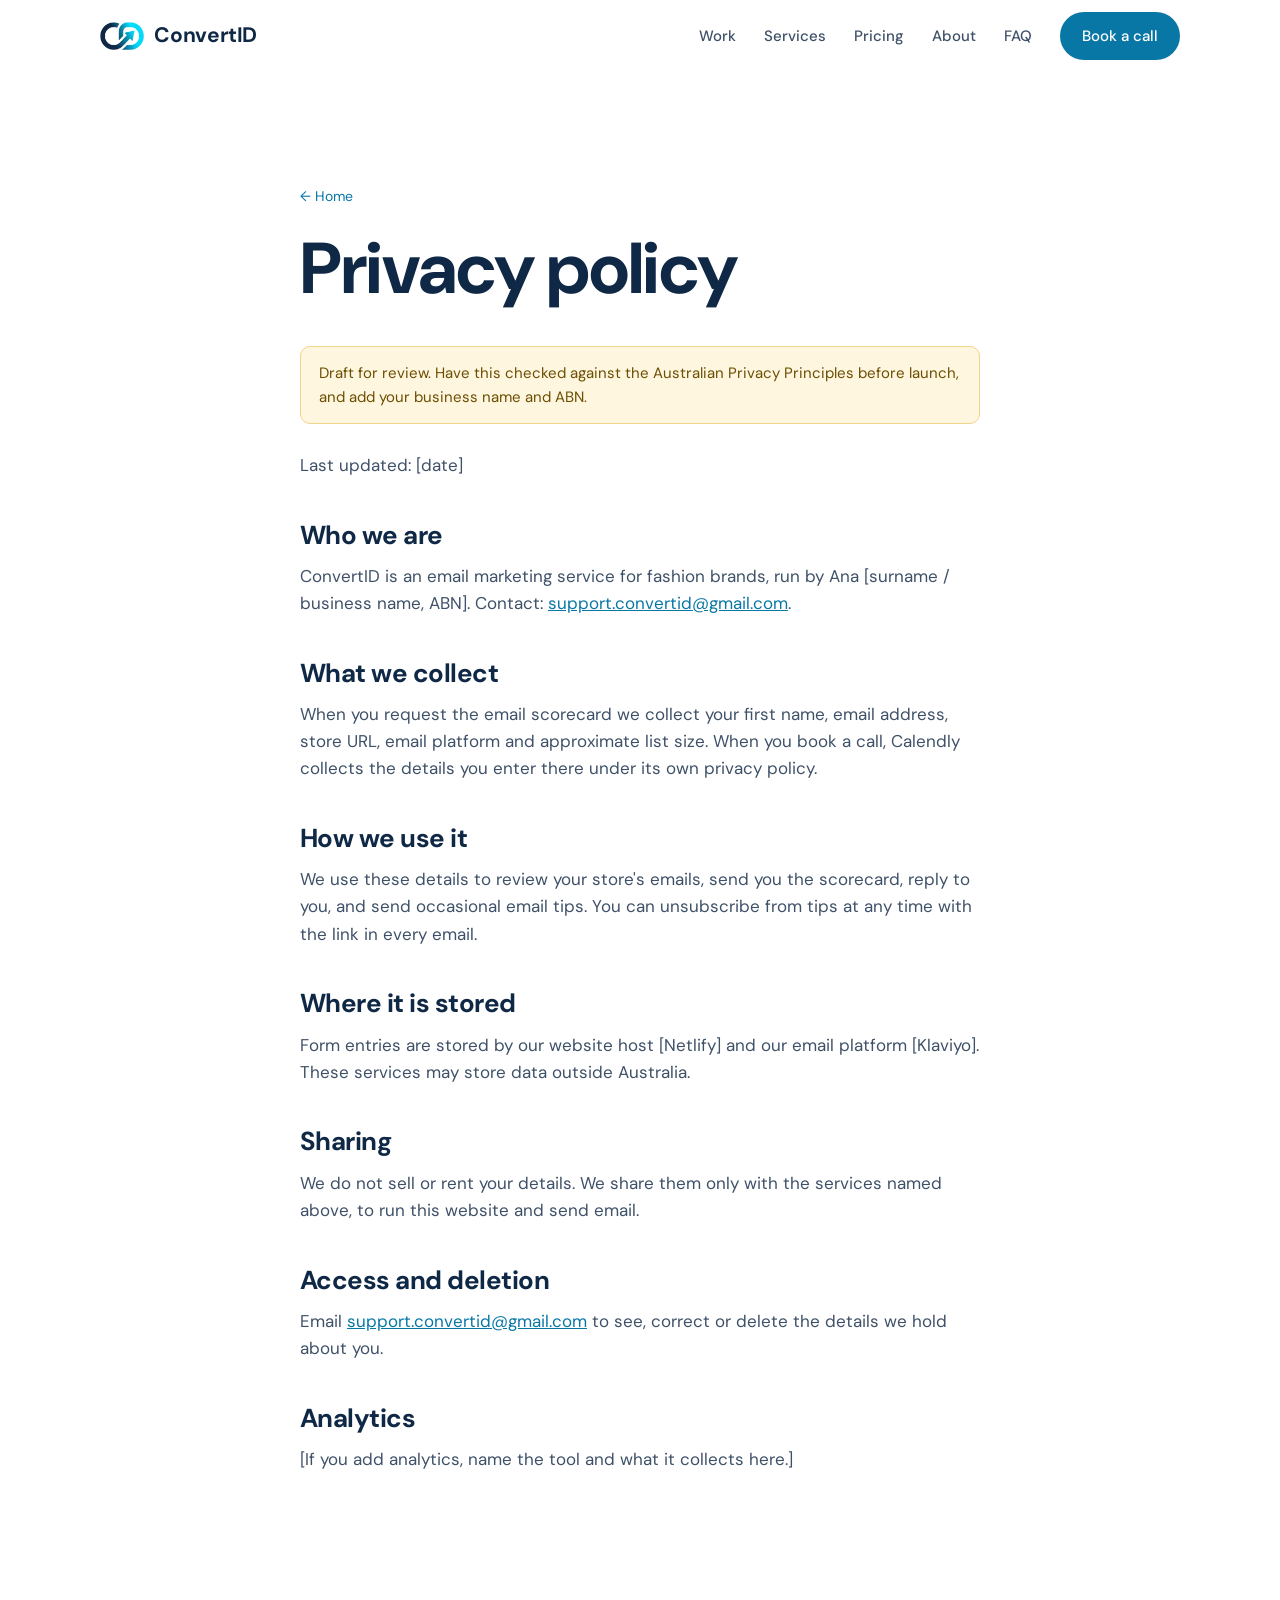
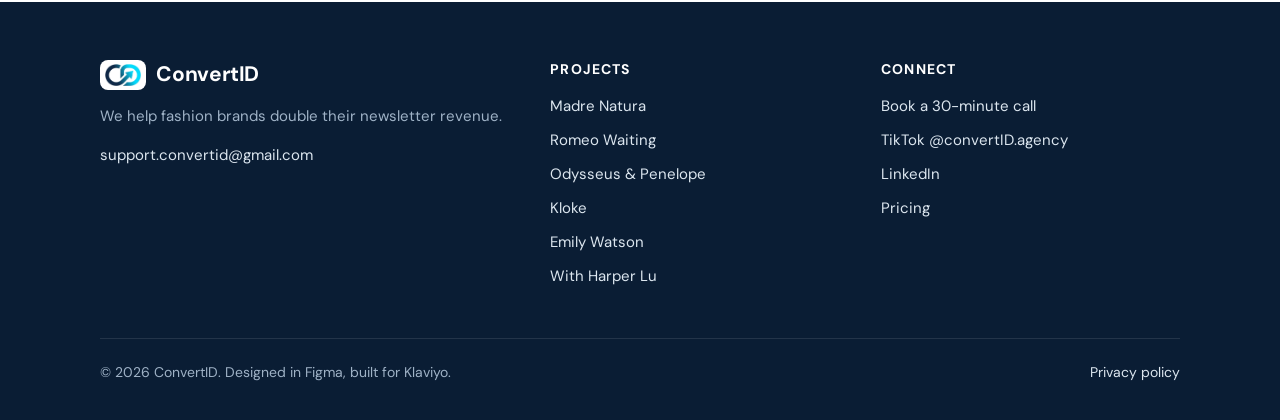
==== privacy/index.html @ ca047245 "Mirror the live ConvertID website project from Claude Replace the single-page draft with the publish" ====
<!doctype html>
<html lang="en">
<head>
<meta charset="utf-8">
<meta name="viewport" content="width=device-width, initial-scale=1">
<title>Privacy policy · ConvertID</title>
<meta name="description" content="How ConvertID handles the details you send through this website.">
<link rel="canonical" href="https://convertid.netlify.app/privacy/">
<meta property="og:type" content="website">
<meta property="og:site_name" content="ConvertID">
<meta property="og:title" content="Privacy policy · ConvertID">
<meta property="og:description" content="How ConvertID handles the details you send through this website.">
<meta property="og:url" content="https://convertid.netlify.app/privacy/">
<meta property="og:image" content="https://convertid.netlify.app/og-image.jpg">
<meta name="twitter:card" content="summary_large_image">
<meta name="theme-color" content="#0F2846">
<link rel="icon" href="../favicon.ico" sizes="any">
<link rel="icon" type="image/png" sizes="32x32" href="../favicon-32.png">
<link rel="apple-touch-icon" href="../apple-touch-icon.png">
<link rel="preconnect" href="https://fonts.googleapis.com">
<link rel="preconnect" href="https://fonts.gstatic.com" crossorigin>
<link href="https://fonts.googleapis.com/css2?family=DM+Sans:wght@400;500;700&display=swap" rel="stylesheet">
<link rel="stylesheet" href="../assets/css/style.css">
</head>
<body>
<a class="skip" href="#main">Skip to content</a>
<header class="site-header">
  <nav class="wrap nav" aria-label="Main">
    <a class="brand" href="../index.html"><img src="../assets/img/logo.png" width="332" height="207" alt="">ConvertID</a>
    <button class="nav-toggle" aria-expanded="false" aria-controls="nav-links" aria-label="Open menu"><svg viewBox="0 0 24 24" fill="none" stroke="currentColor" stroke-width="2" stroke-linecap="round"><path d="M4 7h16M4 12h16M4 17h16"/></svg></button>
    <ul class="nav-links" id="nav-links">
      <li><a href="../index.html#work">Work</a></li>
      <li><a href="../index.html#services">Services</a></li>
      <li><a href="../index.html#pricing">Pricing</a></li>
      <li><a href="../index.html#about">About</a></li>
      <li><a href="../index.html#faq">FAQ</a></li>
      <li><a class="btn btn-primary" href="https://calendly.com/anajumiati/30min" target="_blank" rel="noopener">Book a call</a></li>
    </ul>
  </nav>
</header>

<main id="main" class="section">
  <div class="wrap prose">
    <p class="crumb"><a href="../index.html">&larr; Home</a></p>
    <h1>Privacy policy</h1>
    <p class="draft-flag">Draft for review. Have this checked against the Australian Privacy Principles before launch, and add your business name and ABN.</p>
    <p>Last updated: [date]</p>
    <h2>Who we are</h2>
    <p>ConvertID is an email marketing service for fashion brands, run by Ana [surname / business name, ABN]. Contact: <a href="mailto:support.convertid@gmail.com">support.convertid@gmail.com</a>.</p>
    <h2>What we collect</h2>
    <p>When you request the email scorecard we collect your first name, email address, store URL, email platform and approximate list size. When you book a call, Calendly collects the details you enter there under its own privacy policy.</p>
    <h2>How we use it</h2>
    <p>We use these details to review your store's emails, send you the scorecard, reply to you, and send occasional email tips. You can unsubscribe from tips at any time with the link in every email.</p>
    <h2>Where it is stored</h2>
    <p>Form entries are stored by our website host [Netlify] and our email platform [Klaviyo]. These services may store data outside Australia.</p>
    <h2>Sharing</h2>
    <p>We do not sell or rent your details. We share them only with the services named above, to run this website and send email.</p>
    <h2>Access and deletion</h2>
    <p>Email <a href="mailto:support.convertid@gmail.com">support.convertid@gmail.com</a> to see, correct or delete the details we hold about you.</p>
    <h2>Analytics</h2>
    <p>[If you add analytics, name the tool and what it collects here.]</p>
  </div>
</main>
<footer class="site-footer">
  <div class="wrap">
    <div class="foot">
      <div>
        <a class="brand" href="../index.html"><img src="../assets/img/logo.png" width="332" height="207" alt="">ConvertID</a>
        <p>We help fashion brands double their newsletter revenue.</p>
        <p><a href="mailto:support.convertid@gmail.com">support.convertid@gmail.com</a></p>
      </div>
      <div>
        <h4>Projects</h4>
        <ul><li><a href="../work/madre-natura/index.html">Madre Natura</a></li><li><a href="../work/romeo-waiting/index.html">Romeo Waiting</a></li><li><a href="../work/odysseus-penelope/index.html">Odysseus &amp; Penelope</a></li><li><a href="../work/kloke/index.html">Kloke</a></li><li><a href="../work/emily-watson/index.html">Emily Watson</a></li><li><a href="../work/with-harper-lu/index.html">With Harper Lu</a></li></ul>
      </div>
      <div>
        <h4>Connect</h4>
        <ul>
          <li><a href="https://calendly.com/anajumiati/30min" target="_blank" rel="noopener">Book a 30-minute call</a></li>
          <li><a href="https://www.tiktok.com/@convertID.agency" target="_blank" rel="noopener">TikTok @convertID.agency</a></li>
          <li><a href="https://linkedin.com/in/anajumiati" target="_blank" rel="noopener">LinkedIn</a></li>
          <li><a href="../index.html#pricing">Pricing</a></li>
        </ul>
      </div>
    </div>
    <div class="legal">
      <span>&copy; <span id="year">2026</span> ConvertID. Designed in Figma, built for Klaviyo.</span>
      <a href="../privacy/index.html">Privacy policy</a>
    </div>
  </div>
</footer>
<script src="../assets/js/main.js" defer></script>
</body>
</html>
---- assets/css/style.css ----
/* ConvertID website — colours and type match the proposal deck */
:root{
  --navy:#0F2846; --blue:#0877A6; --blue-dark:#065E84; --cyan:#22C3EE;
  --slate:#3F5168; --muted:#55667A; --line:#D5E3EC;
  --tint:#E6F4FA; --tint-2:#F2F8FC; --white:#FFFFFF;
  --radius:12px; --shadow:0 18px 40px -18px rgba(15,40,70,.35);
  --max:1160px; --gutter:clamp(16px,4vw,40px);
}
*,*::before,*::after{box-sizing:border-box}
html{scroll-behavior:smooth;-webkit-text-size-adjust:100%}
@media (prefers-reduced-motion:reduce){html{scroll-behavior:auto}*{transition:none!important;animation:none!important}}
body{margin:0;background:var(--white);color:var(--slate);font:400 17px/1.6 'DM Sans',Arial,sans-serif;overflow-x:hidden}
img{max-width:100%;height:auto;display:block}
a{color:var(--blue)}
a:hover{color:var(--blue-dark)}
:focus-visible{outline:3px solid var(--cyan);outline-offset:3px;border-radius:4px}
h1,h2,h3{color:var(--navy);line-height:1.12;margin:0 0 .5em;letter-spacing:-.02em}
h1{font-size:clamp(40px,6.2vw,72px);font-weight:700}
h2{font-size:clamp(30px,4vw,46px);font-weight:700}
h3{font-size:21px;font-weight:700;letter-spacing:-.01em}
p{margin:0 0 1em}
.wrap{max-width:var(--max);margin:0 auto;padding:0 var(--gutter)}
.skip{position:absolute;left:-999px;top:8px;background:var(--navy);color:#fff;padding:10px 14px;border-radius:8px;z-index:100}
.skip:focus{left:8px}
.eyebrow{display:inline-block;font-size:13px;font-weight:700;letter-spacing:.12em;text-transform:uppercase;color:var(--blue);margin-bottom:14px}
.lead{font-size:clamp(18px,2vw,21px);color:var(--slate);max-width:40ch}
.section{padding:clamp(64px,9vw,112px) 0}
.section.tint{background:var(--tint-2)}
.section.dark{background:var(--navy);color:#C9D6E3}
.section.dark h2,.section.dark h3{color:#fff}
.section-head{max-width:720px;margin-bottom:44px}
.section-head p{color:var(--muted);font-size:18px}

/* Buttons */
.btn{display:inline-flex;align-items:center;justify-content:center;gap:8px;min-height:48px;padding:12px 24px;border-radius:999px;font-weight:700;font-size:16px;text-decoration:none;border:2px solid transparent;cursor:pointer;font-family:inherit;transition:background .15s,color .15s,border-color .15s}
.btn-primary{background:var(--blue);color:#fff}
.btn-primary:hover{background:var(--blue-dark);color:#fff}
.btn-ghost{border-color:var(--line);color:var(--navy);background:#fff}
.btn-ghost:hover{border-color:var(--blue);color:var(--blue)}
.btn-light{background:#fff;color:var(--navy)}
.btn-light:hover{background:var(--tint);color:var(--navy)}
.btns{display:flex;flex-wrap:wrap;gap:12px}

/* Header */
.site-header{position:sticky;top:0;z-index:50;background:rgba(255,255,255,.92);backdrop-filter:saturate(1.4) blur(10px);-webkit-backdrop-filter:saturate(1.4) blur(10px);border-bottom:1px solid transparent;transition:border-color .2s}
.site-header.scrolled{border-bottom-color:var(--line)}
.nav{display:flex;align-items:center;justify-content:space-between;height:72px;gap:24px}
.brand{display:flex;align-items:center;gap:10px;text-decoration:none;color:var(--navy);font-weight:700;font-size:21px;letter-spacing:-.01em}
.brand img{width:44px;height:auto}
.nav-links{display:flex;align-items:center;gap:28px;list-style:none;margin:0;padding:0}
.nav-links a{text-decoration:none;color:var(--slate);font-weight:500;font-size:15px}
.nav-links a:hover{color:var(--blue)}
.nav-links .btn{color:#fff;min-height:44px;padding:10px 20px;font-size:15px}
.nav-toggle{display:none;background:none;border:0;width:44px;height:44px;cursor:pointer;color:var(--navy)}
.nav-toggle svg{width:26px;height:26px}
@media (max-width:900px){
  .nav-toggle{display:inline-flex;align-items:center;justify-content:center}
  .nav-links{position:absolute;top:72px;left:0;right:0;flex-direction:column;align-items:stretch;gap:0;background:#fff;border-bottom:1px solid var(--line);padding:8px var(--gutter) 20px;display:none}
  .nav-links.open{display:flex}
  .nav-links li a{display:block;padding:14px 0;font-size:17px;border-bottom:1px solid var(--tint)}
  .nav-links li:last-child a{margin-top:14px;border:0;text-align:center}
}

/* Hero */
.hero{position:relative;overflow:hidden;background:linear-gradient(160deg,#F2F8FC 0%,#E6F4FA 55%,#fff 100%);padding:clamp(48px,7vw,96px) 0 clamp(56px,8vw,104px)}
.hero-grid{display:grid;grid-template-columns:1.05fr .95fr;gap:40px;align-items:center}
.hero h1{max-width:13ch}
.hero .lead{margin:22px 0 32px}
.hero-note{margin-top:22px;font-size:14px;color:var(--muted)}
.hero-art{position:relative;height:560px}
.strip{position:absolute;display:flex;gap:18px;transform:rotate(-8deg)}
.strip img{width:190px;border-radius:6px;box-shadow:var(--shadow);background:#fff}
.strip.s1{top:-10px;left:30px}
.strip.s2{top:250px;left:10px}
.hero-art{overflow:visible}
@media (max-width:900px){
  .hero-grid{grid-template-columns:1fr}
  .hero-art{height:360px;margin:0 calc(var(--gutter)*-1)}
  .strip img{width:140px}
  .strip.s1{top:0;left:10px}.strip.s2{top:150px;left:-80px}
}

/* Cards and grids */
.grid{display:grid;gap:20px}
.g3{grid-template-columns:repeat(3,1fr)}
.g2{grid-template-columns:repeat(2,1fr)}
@media (max-width:900px){.g3{grid-template-columns:repeat(2,1fr)}}
@media (max-width:640px){.g3,.g2{grid-template-columns:1fr}}
.card{background:#fff;border:1px solid var(--line);border-radius:var(--radius);padding:28px}
.card p{margin:0;color:var(--muted)}
.card .num{display:inline-flex;width:36px;height:36px;border-radius:50%;background:var(--tint);color:var(--blue);font-weight:700;align-items:center;justify-content:center;margin-bottom:16px;font-size:15px}
.icon{width:44px;height:44px;border-radius:10px;background:var(--tint);color:var(--blue);display:flex;align-items:center;justify-content:center;margin-bottom:18px}
.icon svg{width:22px;height:22px}

/* Goal */
.goal{display:grid;grid-template-columns:1.2fr 1fr;gap:48px;align-items:center}
.goal .big{font-size:clamp(44px,7vw,84px);font-weight:700;color:#fff;line-height:1;letter-spacing:-.03em;margin:0 0 18px}
.goal .big span{color:var(--cyan)}
.goal p{color:#C9D6E3;font-size:18px;max-width:46ch}
.goal-steps{display:grid;gap:14px}
.goal-steps div{border:1px solid rgba(255,255,255,.16);border-radius:var(--radius);padding:20px 22px}
.goal-steps b{display:block;color:#fff;margin-bottom:4px}
@media (max-width:820px){.goal{grid-template-columns:1fr}}

/* Tools */
.tool{display:flex;gap:18px;align-items:flex-start}
.tool .logo-chip{flex:none;width:52px;height:52px;border-radius:12px;display:flex;align-items:center;justify-content:center;font-weight:700;color:#fff;font-size:20px}
.callout{margin-top:24px;padding:18px 22px;border-left:4px solid var(--blue);background:var(--tint-2);border-radius:0 10px 10px 0;color:var(--navy);font-weight:500}

/* Work grid */
.work-card{display:flex;flex-direction:column;text-decoration:none;color:inherit;background:#fff;border:1px solid var(--line);border-radius:var(--radius);overflow:hidden;transition:transform .2s,box-shadow .2s}
.work-card:hover{transform:translateY(-4px);box-shadow:var(--shadow)}
.work-thumb{background:var(--tint);height:260px;overflow:hidden;display:flex;justify-content:center;gap:12px;padding:24px 16px 0}
.work-thumb picture{width:46%;display:block}
.work-thumb img{width:100%;height:100%;border-radius:4px 4px 0 0;box-shadow:0 8px 20px -10px rgba(15,40,70,.4);object-fit:cover;object-position:top}
.work-body{padding:22px 24px 26px;display:flex;flex-direction:column;flex:1}
.tag{font-size:12px;font-weight:700;letter-spacing:.1em;text-transform:uppercase;color:var(--blue);margin-bottom:6px}
.work-body h3{margin-bottom:8px}
.work-body p{color:var(--muted);font-size:15px;margin-bottom:14px}
.count{margin-top:auto;font-size:14px;font-weight:700;color:var(--navy);display:flex;justify-content:space-between;align-items:center;border-top:1px solid var(--tint);padding-top:14px}
.count span:last-child{color:var(--blue);white-space:nowrap;margin-left:12px}
.note{margin-top:28px;color:var(--muted);font-size:15px}

/* Table */
.table-wrap{overflow-x:auto;border:1px solid var(--line);border-radius:var(--radius);background:#fff}
table{width:100%;border-collapse:collapse;min-width:760px;font-size:15px}
th,td{text-align:left;padding:16px 18px;border-bottom:1px solid var(--tint);vertical-align:top}
th{background:var(--navy);color:#fff;font-weight:700;font-size:13px;letter-spacing:.06em;text-transform:uppercase}
td:first-child{font-weight:700;color:var(--navy);white-space:nowrap}
tr:last-child td{border-bottom:0}
@media (max-width:700px){
  table,thead,tbody,tr,td{display:block;min-width:0}
  thead{display:none}
  tr{padding:16px 18px;border-bottom:1px solid var(--line)}
  td{padding:4px 0;border:0}
  td:first-child{font-size:17px;margin-bottom:4px;white-space:normal}
  td[data-label]::before{content:attr(data-label)": ";font-weight:700;color:var(--navy)}
}

/* Timeline */
.timeline{display:grid;grid-template-columns:repeat(4,1fr);gap:20px;counter-reset:step}
.timeline .card{position:relative;padding-top:32px}
.timeline .when{font-weight:700;color:var(--blue);font-size:14px;letter-spacing:.06em;text-transform:uppercase;margin-bottom:8px}
.timeline .card p{color:var(--slate)}
@media (max-width:900px){.timeline{grid-template-columns:1fr 1fr}}
@media (max-width:560px){.timeline{grid-template-columns:1fr}}

/* Pricing */
.plans{display:grid;grid-template-columns:repeat(3,1fr);gap:20px;align-items:stretch}
.plan{display:flex;flex-direction:column;background:#fff;border:1px solid var(--line);border-radius:var(--radius);padding:30px}
.plan.featured{border:2px solid var(--blue);box-shadow:var(--shadow);position:relative}
.badge{position:absolute;top:-13px;left:30px;background:var(--blue);color:#fff;font-size:12px;font-weight:700;letter-spacing:.08em;text-transform:uppercase;padding:5px 12px;border-radius:999px}
.plan h3{margin-bottom:6px}
.price{font-size:44px;font-weight:700;color:var(--navy);letter-spacing:-.02em;line-height:1.1;margin:8px 0 4px}
.price small{font-size:16px;font-weight:500;color:var(--muted);letter-spacing:0}
.plan p{color:var(--slate);margin:16px 0 24px;flex:1}
.plan .btn{width:100%}
.price-notes{display:flex;flex-wrap:wrap;gap:8px 24px;margin-top:22px;color:var(--muted);font-size:15px}
.price-notes b{color:var(--navy)}
@media (max-width:900px){.plans{grid-template-columns:1fr}}
.audit{margin-top:40px;display:grid;grid-template-columns:auto 1fr auto;gap:32px;align-items:center;background:var(--navy);color:#C9D6E3;border-radius:var(--radius);padding:32px 36px}
.audit .price{color:#fff;margin:0}
.audit h3{color:#fff;margin-bottom:4px}
.audit ul{margin:12px 0 0;padding-left:20px;font-size:15px;columns:2;column-gap:28px}
.audit li{margin-bottom:4px;break-inside:avoid}
@media (max-width:900px){.audit{grid-template-columns:1fr;gap:16px}.audit ul{columns:1}}
.founding{margin-top:20px;border:1px dashed var(--blue);border-radius:var(--radius);padding:20px 24px;background:var(--tint-2);color:var(--navy)}

/* Founder */
.founder{display:grid;grid-template-columns:380px 1fr;gap:56px;align-items:center}
.founder img{border-radius:var(--radius);box-shadow:var(--shadow);aspect-ratio:4/5;object-fit:cover;width:100%}
.founder .role{color:var(--blue);font-weight:700;margin:-6px 0 18px}
.facts{list-style:none;padding:0;margin:24px 0}
.facts li{padding:14px 0;border-top:1px solid var(--line);display:grid;grid-template-columns:120px 1fr;gap:16px}
.facts li b{color:var(--navy)}
@media (max-width:820px){.founder{grid-template-columns:1fr;gap:32px}.founder img{max-width:360px}.facts li{grid-template-columns:1fr;gap:2px}}

/* FAQ */
.faq{max-width:820px}
.faq details{border-bottom:1px solid var(--line)}
.faq summary{list-style:none;cursor:pointer;padding:22px 44px 22px 0;font-weight:700;color:var(--navy);font-size:18px;position:relative}
.faq summary::-webkit-details-marker{display:none}
.faq summary::after{content:"";position:absolute;right:8px;top:50%;width:12px;height:12px;border-right:2px solid var(--blue);border-bottom:2px solid var(--blue);transform:translateY(-70%) rotate(45deg);transition:transform .2s}
.faq details[open] summary::after{transform:translateY(-30%) rotate(-135deg)}
.faq details p{padding:0 0 22px;margin:0;color:var(--slate)}

/* CTA + form */
.cta{display:grid;grid-template-columns:1fr 1fr;gap:56px;align-items:start}
.steps{list-style:none;padding:0;margin:28px 0 32px;counter-reset:s}
.steps li{counter-increment:s;display:flex;gap:16px;align-items:flex-start;margin-bottom:18px;color:#DCE6EF;font-size:18px}
.steps li::before{content:counter(s);flex:none;width:34px;height:34px;border-radius:50%;background:rgba(34,195,238,.15);color:var(--cyan);font-weight:700;display:flex;align-items:center;justify-content:center;font-size:15px}
.form-card{background:#fff;border-radius:var(--radius);padding:32px;color:var(--slate)}
.form-card h3{color:var(--navy)}
.form-card p.small{font-size:14px;color:var(--muted)}
.field{margin-bottom:16px}
.field label{display:block;font-weight:700;font-size:14px;color:var(--navy);margin-bottom:6px}
.field input,.field select{width:100%;min-height:48px;padding:10px 14px;border:1px solid var(--line);border-radius:10px;font:inherit;font-size:16px;color:var(--navy);background:#fff}
.field input:focus,.field select:focus{outline:none;border-color:var(--blue);box-shadow:0 0 0 3px rgba(8,119,166,.18)}
.form-card .btn{width:100%;margin-top:6px}
.form-status{margin-top:14px;font-size:15px;font-weight:500}
.form-status.ok{color:#137A4B}.form-status.err{color:#B3261E}
.hidden{position:absolute;left:-9999px}
@media (max-width:900px){.cta{grid-template-columns:1fr;gap:36px}}

/* Footer */
.site-footer{background:#0A1D34;color:#9FB2C6;padding:56px 0 36px;font-size:15px}
.foot{display:grid;grid-template-columns:1.4fr 1fr 1fr;gap:32px}
.site-footer a{color:#DCE6EF;text-decoration:none}
.site-footer a:hover{color:var(--cyan)}
.site-footer .brand{color:#fff;margin-bottom:12px}
.site-footer ul{list-style:none;padding:0;margin:0}
.site-footer li{margin-bottom:10px}
.site-footer h4{color:#fff;font-size:14px;letter-spacing:.08em;text-transform:uppercase;margin:0 0 14px}
.legal{border-top:1px solid rgba(255,255,255,.1);margin-top:40px;padding-top:22px;display:flex;justify-content:space-between;flex-wrap:wrap;gap:12px;font-size:14px}
@media (max-width:760px){.foot{grid-template-columns:1fr}}

/* Project pages */
.crumb{font-size:14px;margin-bottom:22px}
.crumb a{text-decoration:none}
.project-hero{background:linear-gradient(160deg,#F2F8FC,#E6F4FA);padding:clamp(40px,6vw,80px) 0}
.project-hero .lead{max-width:52ch}
.og-cards{display:grid;grid-template-columns:1fr 1fr;gap:20px;margin-top:40px}
.og-cards .card h3{font-size:14px;letter-spacing:.1em;text-transform:uppercase;color:var(--blue)}
.og-cards .card p{color:var(--slate);font-size:17px}
@media (max-width:760px){.og-cards{grid-template-columns:1fr}}
.chips{display:flex;flex-wrap:wrap;gap:10px;list-style:none;padding:0;margin:0}
.chips li{border:1px solid var(--line);background:#fff;border-radius:999px;padding:8px 16px;font-weight:500;color:var(--navy);font-size:15px}
.chips li b{color:var(--blue);margin-right:6px}
.gallery{display:grid;grid-template-columns:repeat(4,1fr);gap:22px;margin-top:8px}
.gallery figure{margin:0}
.gallery img{border-radius:4px;box-shadow:var(--shadow);background:#fff;width:100%;aspect-ratio:600/1145;object-fit:cover}
.gallery figcaption{margin-top:14px;font-size:15px;color:var(--muted)}
.gallery figcaption b{display:block;color:var(--navy);font-size:16px;margin-bottom:2px}
@media (max-width:1000px){.gallery{grid-template-columns:repeat(2,1fr)}}
@media (max-width:480px){.gallery{grid-template-columns:1fr;max-width:320px;margin-left:auto;margin-right:auto}}
.measures{margin-top:36px;padding:20px 24px;border-radius:var(--radius);background:var(--tint-2);border:1px solid var(--line);color:var(--navy)}
.next-prev{display:flex;justify-content:space-between;gap:16px;flex-wrap:wrap;margin-top:48px}
.prose{max-width:760px}
.prose h2{font-size:26px;margin-top:1.6em}
.draft-flag{background:#FFF6E0;border:1px solid #F0D48A;color:#6B4E00;padding:14px 18px;border-radius:10px;font-size:15px;margin-bottom:28px}
.section.dark .form-card h3{color:var(--navy)}
.site-footer .brand img{background:#fff;border-radius:8px;padding:4px 5px;width:46px}
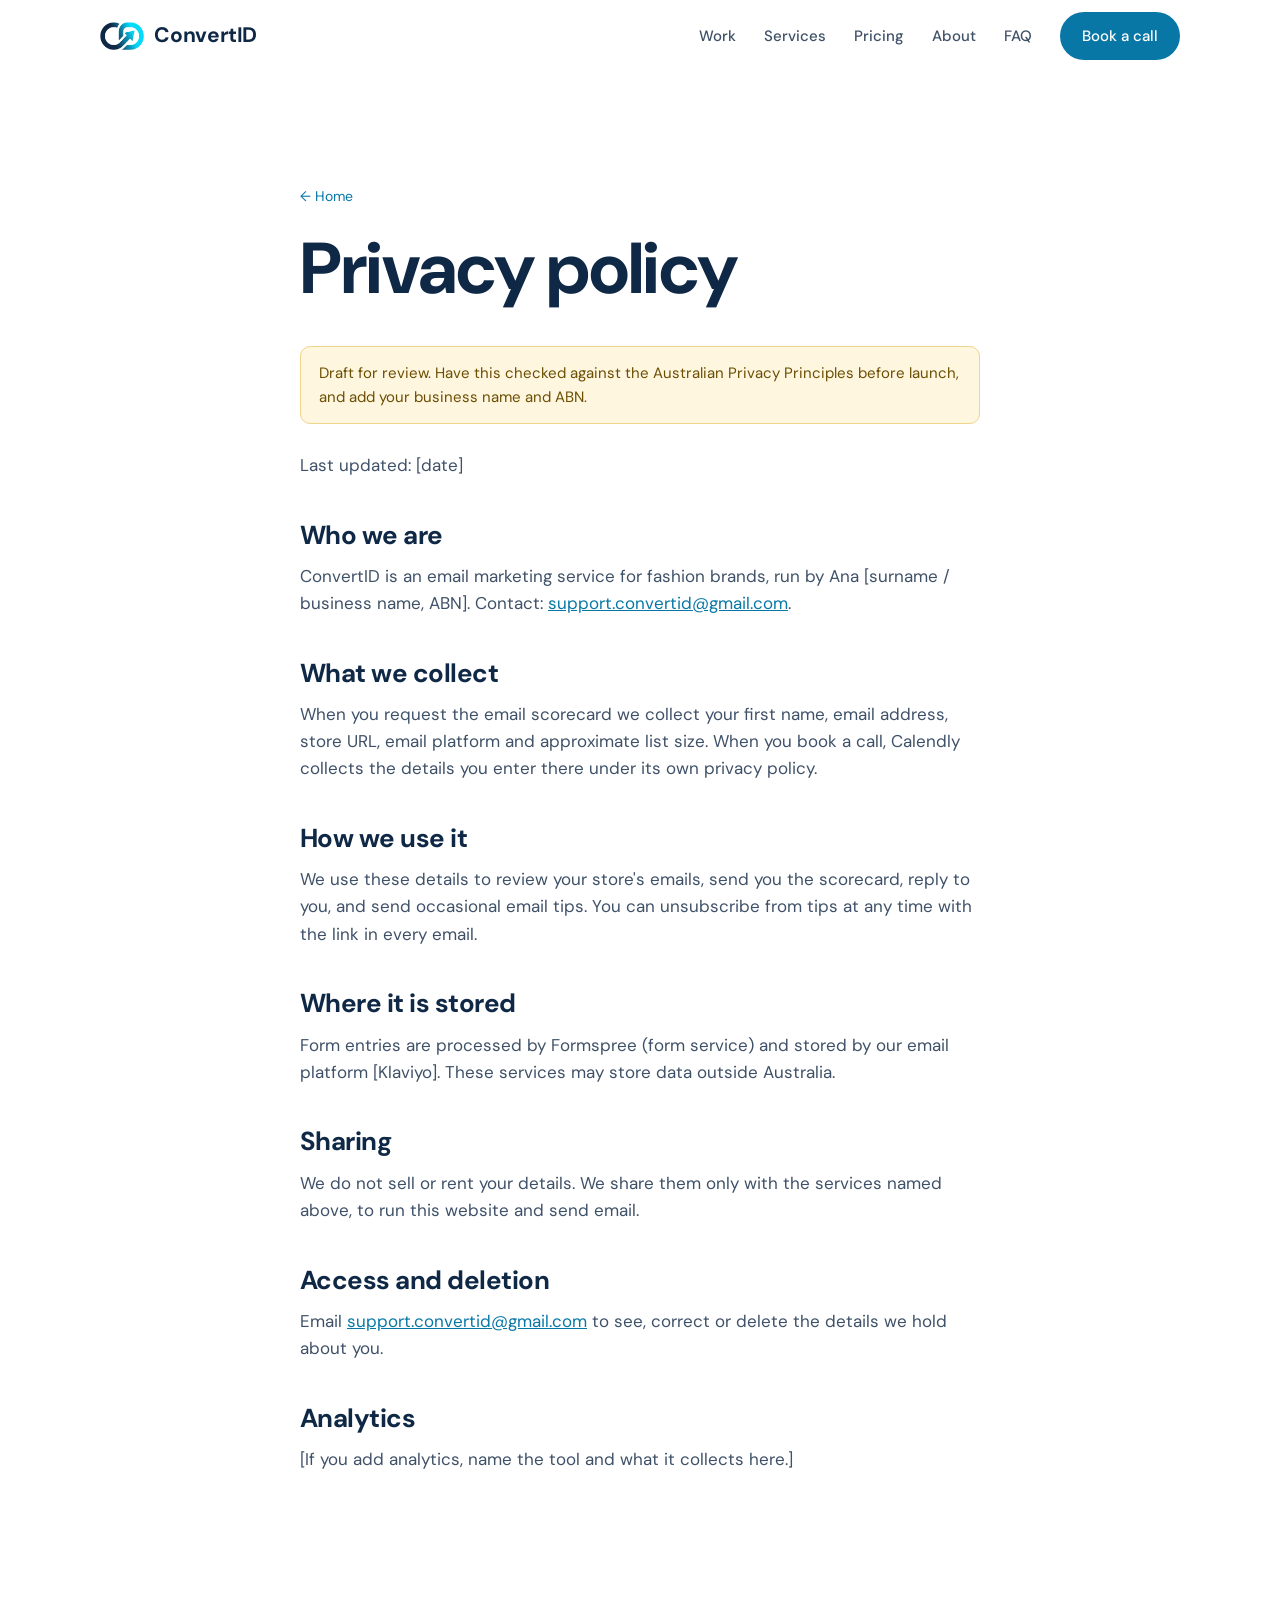
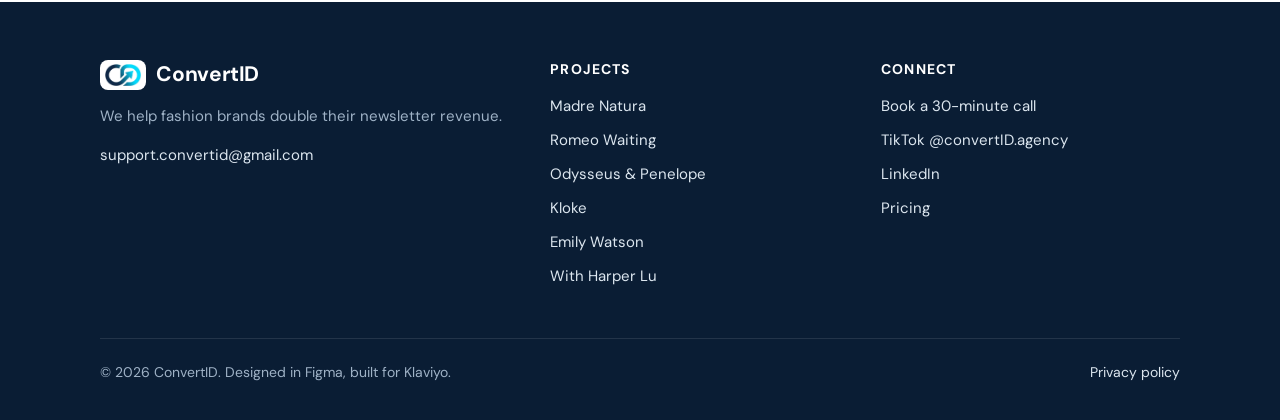
==== commit ee4dec21: "Connect scorecard form to Formspree Point the scorecard form at the Formspree endpoint, remove the N" ====
--- a/privacy/index.html
+++ b/privacy/index.html
@@ -52,7 +52,7 @@
     <h2>How we use it</h2>
     <p>We use these details to review your store's emails, send you the scorecard, reply to you, and send occasional email tips. You can unsubscribe from tips at any time with the link in every email.</p>
     <h2>Where it is stored</h2>
-    <p>Form entries are stored by our website host [Netlify] and our email platform [Klaviyo]. These services may store data outside Australia.</p>
+    <p>Form entries are processed by Formspree (form service) and stored by our email platform [Klaviyo]. These services may store data outside Australia.</p>
     <h2>Sharing</h2>
     <p>We do not sell or rent your details. We share them only with the services named above, to run this website and send email.</p>
     <h2>Access and deletion</h2>
